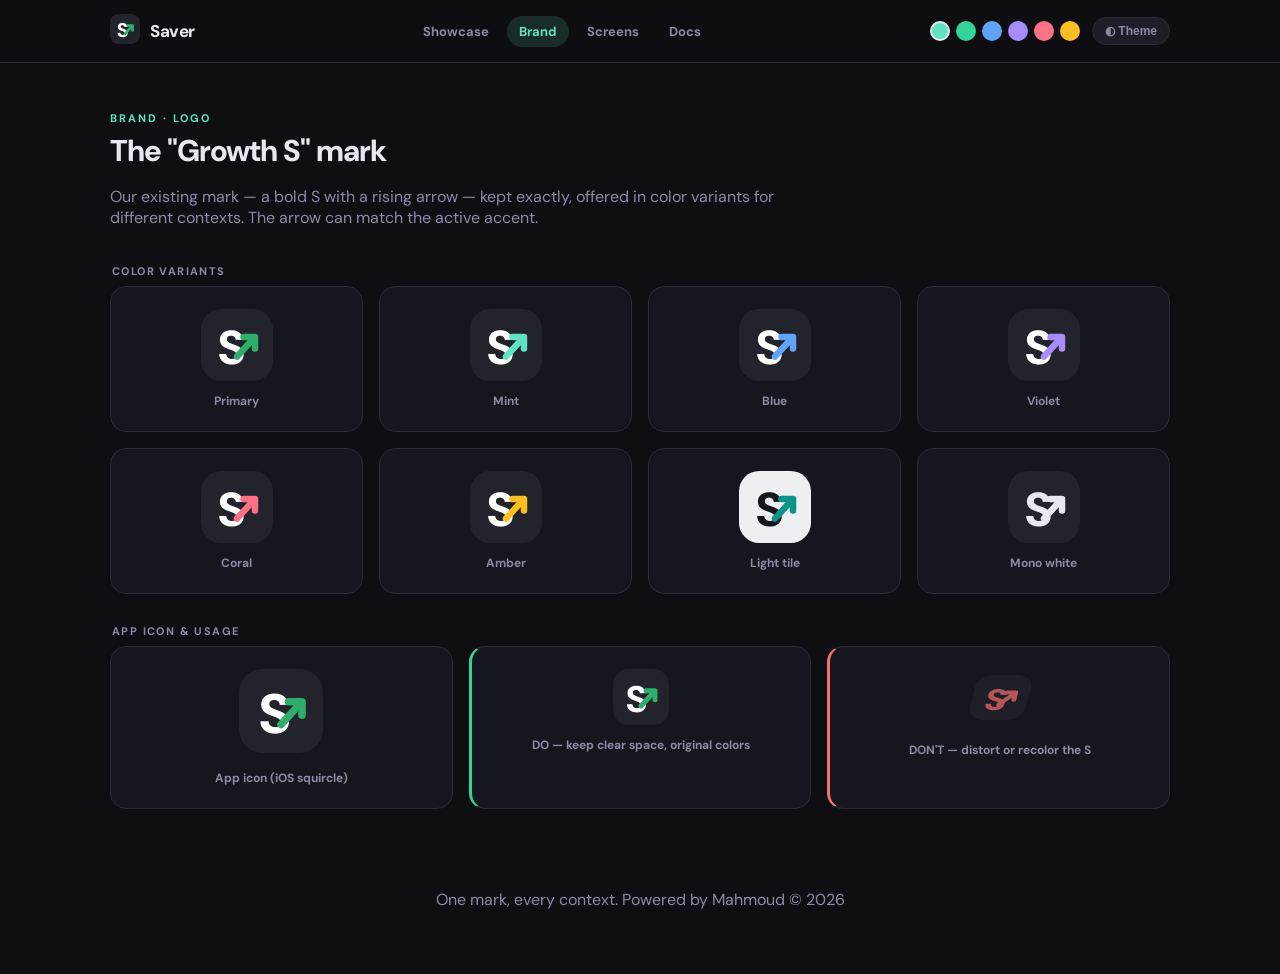
==== brand.html @ 160bd821 "Add files via upload" ====
<!doctype html><html lang="en" data-theme="dark"><head><title>Saver — Brand</title>
<meta charset="utf-8"/><meta name="viewport" content="width=device-width,initial-scale=1"/>
<link rel="preconnect" href="https://fonts.googleapis.com"><link rel="preconnect" href="https://fonts.gstatic.com" crossorigin>
<link href="https://fonts.googleapis.com/css2?family=DM+Sans:opsz,wght@9..40,400;9..40,500;9..40,700;9..40,800&display=swap" rel="stylesheet">
<style>
:root[data-theme="dark"]{--bg:#0F0F13;--surface:#16161E;--surface2:#1E1E28;--border:#2A2A38;--text:#E8E8F0;--muted:#8A8AA6;--faint:#54546A;--success:#34D399;--danger:#F87171;--cardShadow:none;--cardBorder:1px solid var(--border);}
:root[data-theme="light"]{--bg:#F4F5F8;--surface:#FFFFFF;--surface2:#FBFBFD;--border:#E6E7EE;--text:#16161D;--muted:#6B6F7E;--faint:#A2A6B4;--success:#0F9D6A;--danger:#E5484D;--cardShadow:0 6px 18px rgba(20,22,40,.08);--cardBorder:1px solid transparent;}
:root{--ac:#5FE3C0;--ac-soft:#8ff0d8;--onacc:#06251F;}
*{box-sizing:border-box}
body{margin:0;background:var(--bg);color:var(--text);font-family:'DM Sans',system-ui,sans-serif;transition:background .4s,color .4s}
.wrap{max-width:1100px;margin:0 auto;padding:0 20px}
.topbar{position:sticky;top:0;z-index:50;background:color-mix(in srgb,var(--bg) 82%,transparent);backdrop-filter:blur(14px);border-bottom:1px solid var(--border)}
.topbar .row{display:flex;align-items:center;justify-content:space-between;height:62px;gap:14px}
.brand{display:flex;align-items:center;gap:10px;font-weight:800;letter-spacing:-.5px;font-size:17px}
.hubnav{display:flex;gap:6px;flex-wrap:wrap}
.hubnav a{color:var(--muted);text-decoration:none;font-weight:700;font-size:13px;padding:7px 12px;border-radius:999px}
.hubnav a.on{color:var(--ac);background:color-mix(in srgb,var(--ac) 14%,transparent)}
.ctrl{display:flex;align-items:center;gap:12px}
.dots{display:flex;gap:6px}.dot{width:20px;height:20px;border-radius:50%;cursor:pointer;border:2px solid transparent}.dot[aria-current=true]{border-color:var(--text)}
.tgl{background:var(--surface2);border:1px solid var(--border);border-radius:999px;padding:6px 12px;cursor:pointer;font-weight:700;font-size:12px;color:var(--muted)}
.eyebrow{font-size:11px;font-weight:700;letter-spacing:2px;text-transform:uppercase;color:var(--ac)}
.sec-t{font-size:30px;font-weight:800;letter-spacing:-1px;margin:6px 0}
.sec-d{color:var(--muted);max-width:680px;margin-bottom:22px}
.ov{font-size:11px;font-weight:700;letter-spacing:1.4px;text-transform:uppercase;color:var(--muted);margin:8px 2px}
.lt{display:inline-flex;align-items:center;justify-content:center;flex-shrink:0;background:#22232b;border-radius:9px;width:32px;height:32px}
.lgrid{display:grid;grid-template-columns:repeat(4,1fr);gap:16px}@media(max-width:760px){.lgrid{grid-template-columns:repeat(2,1fr)}}
.lcard{background:var(--surface);border:var(--cardBorder);box-shadow:var(--cardShadow);border-radius:16px;padding:22px;display:flex;flex-direction:column;align-items:center;gap:12px;text-align:center}
.lcard .nm{font-size:12px;color:var(--muted);font-weight:700}
.do{border-left:3px solid var(--success)}.dont{border-left:3px solid var(--danger)}
.foot{padding:40px 0 64px;text-align:center;color:var(--muted)}
</style></head><body>
<div class="topbar"><div class="wrap row">
  <div class="brand"><span data-logo="30"></span>Saver</div>
  <div class="hubnav"><a href="index.html">Showcase</a><a href="brand.html" class="on">Brand</a><a href="screens.html">Screens</a><a href="index.html">Docs</a></div>
  <div class="ctrl" id="ctrl"></div>
</div></div>
<header class="wrap" style="padding:48px 20px 6px"><div class="eyebrow">Brand · Logo</div><div class="sec-t">The "Growth S" mark</div>
<p class="sec-d">Our existing mark — a bold S with a rising arrow — kept exactly, offered in color variants for different contexts. The arrow can match the active accent.</p></header>
<main class="wrap" style="padding-bottom:40px">
  <div class="ov">Color variants</div>
  <div class="lgrid" id="variants" style="margin-bottom:30px"></div>
  <div class="ov">App icon &amp; usage</div>
  <div class="lgrid" style="grid-template-columns:repeat(3,1fr)">
    <div class="lcard"><div id="appicon"></div><div class="nm">App icon (iOS squircle)</div></div>
    <div class="lcard do" id="docard"><div class="nm">DO — keep clear space, original colors</div></div>
    <div class="lcard dont" id="dontcard"><div class="nm">DON'T — distort or recolor the S</div></div>
  </div>
</main>
<footer class="foot"><div class="wrap">One mark, every context. Powered by Mahmoud © 2026</div></footer>
<script>
const ACCENTS={mint:{dark:"#5FE3C0",light:"#0D9488",onDark:"#06251F",onLight:"#FFFFFF"},emerald:{dark:"#34D399",light:"#059669",onDark:"#04231A",onLight:"#FFFFFF"},blue:{dark:"#60A5FA",light:"#2563EB",onDark:"#04183A",onLight:"#FFFFFF"},violet:{dark:"#A78BFA",light:"#7C3AED",onDark:"#1A1040",onLight:"#FFFFFF"},coral:{dark:"#FB7185",light:"#E11D57",onDark:"#3A0512",onLight:"#FFFFFF"},amber:{dark:"#FBBF24",light:"#D97706",onDark:"#2A1A00",onLight:"#FFFFFF"}};
let accent="mint";const root=document.documentElement;
function lighten(h,p){const n=parseInt(h.slice(1),16);let r=n>>16,g=(n>>8)&255,b=n&255;r=Math.round(r+(255-r)*p);g=Math.round(g+(255-g)*p);b=Math.round(b+(255-b)*p);return"#"+((1<<24)+(r<<16)+(g<<8)+b).toString(16).slice(1);}
function applyAccent(){const t=root.getAttribute("data-theme"),a=ACCENTS[accent],c=a[t];root.style.setProperty("--ac",c);root.style.setProperty("--ac-soft",lighten(c,.18));root.style.setProperty("--onacc",t==="dark"?a.onDark:a.onLight);}
function mark(tile,s,arrow,size){size=size||72;const r=size*0.28;return '<span style="display:inline-flex;align-items:center;justify-content:center;width:'+size+'px;height:'+size+'px;border-radius:'+r+'px;background:'+tile+'"><svg width="'+size+'" height="'+size+'" viewBox="0 0 100 100"><text x="42" y="54" text-anchor="middle" dominant-baseline="central" font-family="DM Sans,sans-serif" font-weight="800" font-size="66" fill="'+s+'">S</text><g stroke="'+arrow+'" stroke-width="9" stroke-linecap="round" stroke-linejoin="round" fill="none"><path d="M50 66 73 41"/><path d="M59 39 75 39 75 55"/></g></svg></span>';}
function mountControls(){const tb=document.getElementById("ctrl");const dots=document.createElement("div");dots.className="dots";Object.keys(ACCENTS).forEach(k=>{const d=document.createElement("button");d.className="dot";d.style.background=ACCENTS[k].dark;d.setAttribute("aria-current",k===accent);d.title=k;d.onclick=()=>{accent=k;applyAccent();[...dots.children].forEach(x=>x.setAttribute("aria-current",x.title===k));};dots.appendChild(d);});const tg=document.createElement("button");tg.className="tgl";tg.textContent="◐ Theme";tg.onclick=()=>{root.setAttribute("data-theme",root.getAttribute("data-theme")==="dark"?"light":"dark");applyAccent();};tb.appendChild(dots);tb.appendChild(tg);applyAccent();}
const V=[["Primary","#22232b","#fff","#2fae6b"],["Mint","#22232b","#fff","#5FE3C0"],["Blue","#22232b","#fff","#60A5FA"],["Violet","#22232b","#fff","#A78BFA"],["Coral","#22232b","#fff","#FB7185"],["Amber","#22232b","#fff","#FBBF24"],["Light tile","#EDEFF3","#16161D","#0D9488"],["Mono white","#22232b","#E8E8F0","#E8E8F0"]];
document.addEventListener("DOMContentLoaded",()=>{
  document.querySelectorAll('[data-logo]').forEach(e=>{e.innerHTML=mark("#22232b","#fff","#2fae6b",+e.dataset.logo||32);e.style.background="transparent";});
  document.getElementById("variants").innerHTML=V.map(v=>'<div class="lcard">'+mark(v[1],v[2],v[3],72)+'<div class="nm">'+v[0]+'</div></div>').join("");
  document.getElementById("appicon").innerHTML=mark("#22232b","#fff","#2fae6b",84);
  document.getElementById("docard").insertAdjacentHTML("afterbegin",mark("#22232b","#fff","#2fae6b",56));
  document.getElementById("dontcard").insertAdjacentHTML("afterbegin",'<span style="display:inline-block;transform:skewX(-14deg) scaleY(.8);opacity:.7">'+mark("#22232b","#f87171","#f87171",56)+'</span>');
  mountControls();
});
</script>
</body></html>
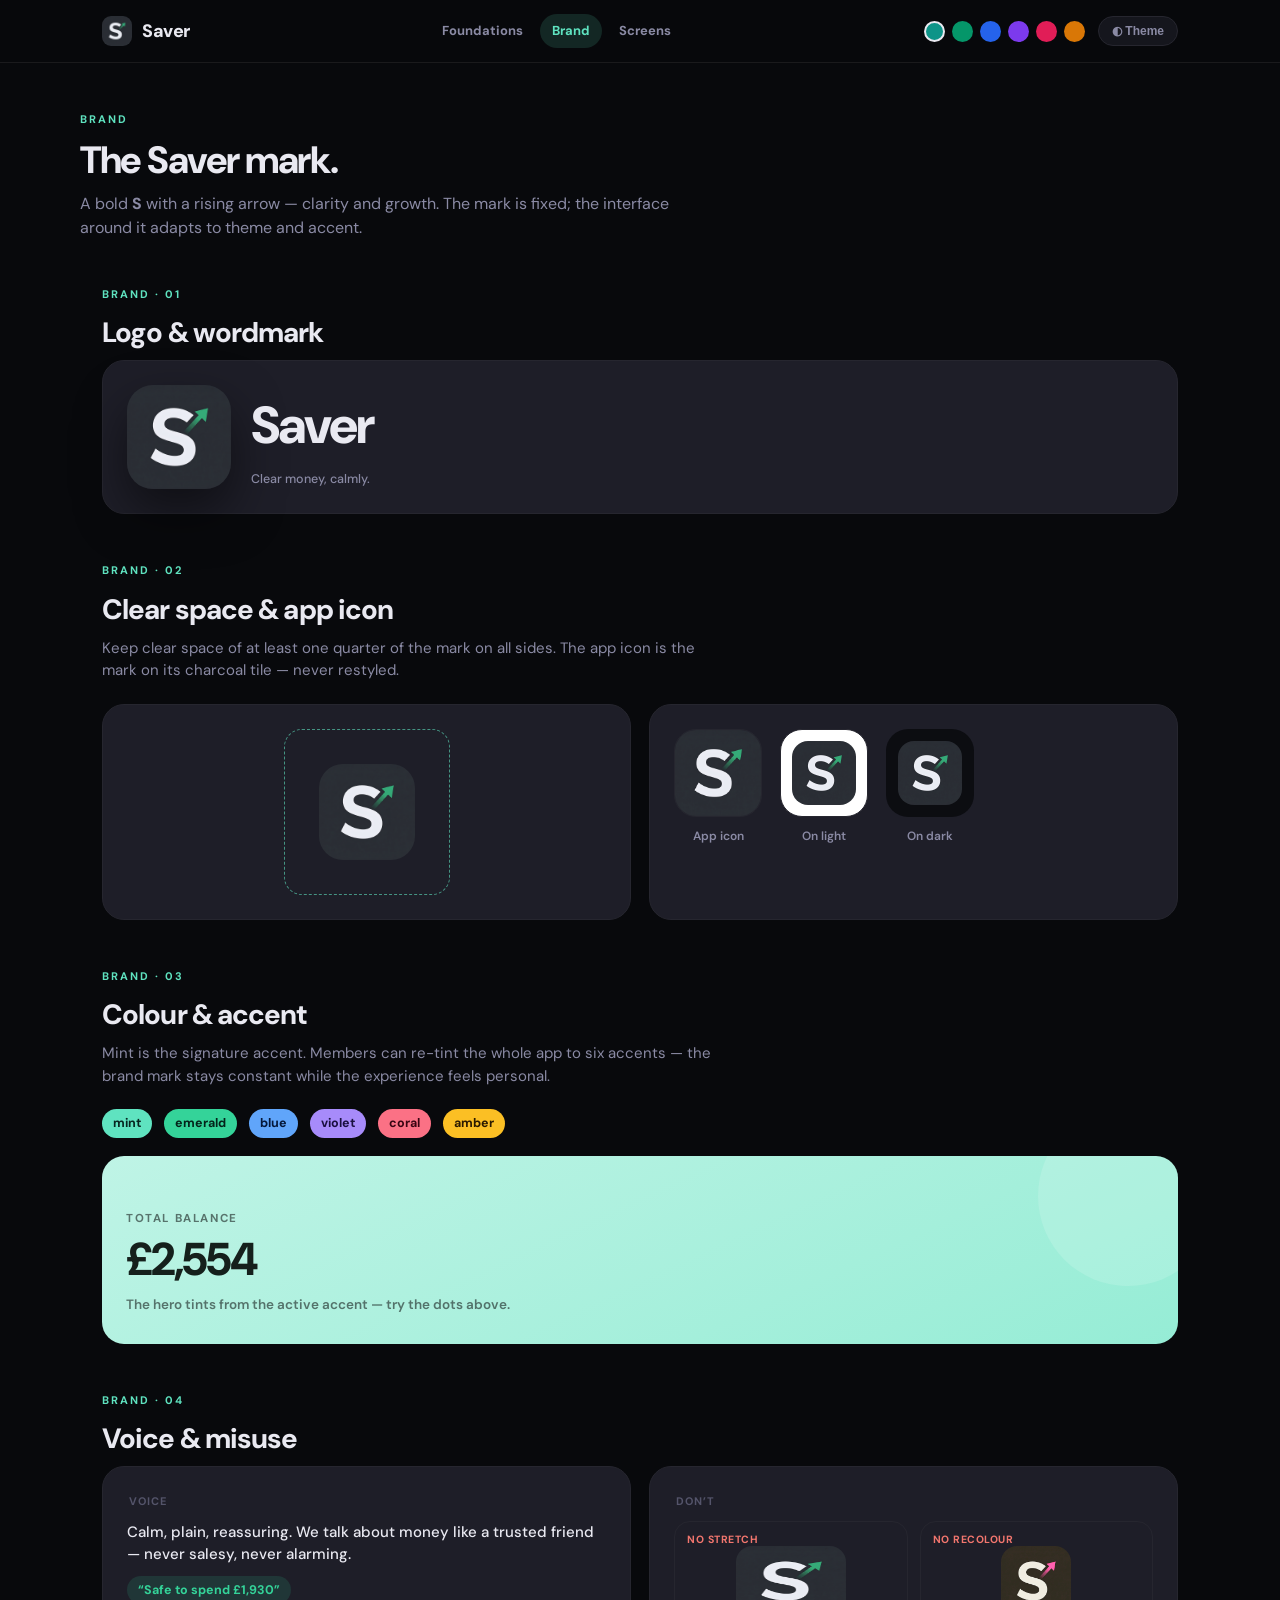
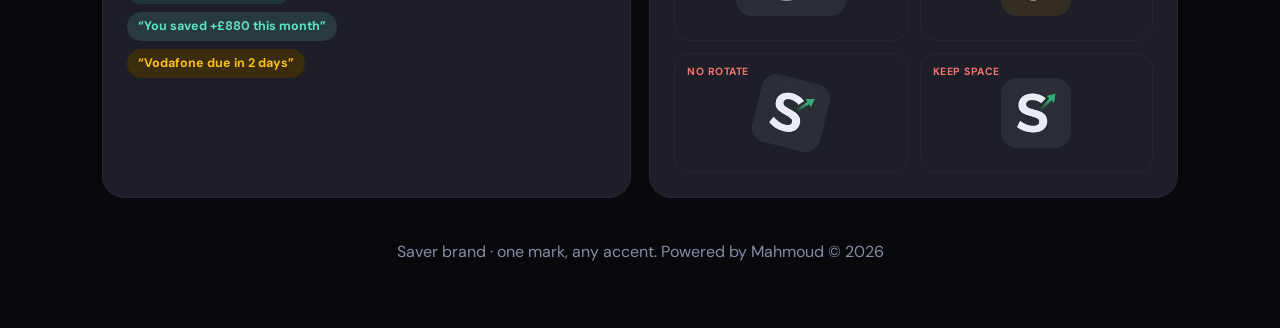
==== commit 98d880db: "New design system: shared ds.css/ds.js + rebuilt Foundations, Brand, Screens - ds.css: tokens (2 the" ====
--- a/brand.html
+++ b/brand.html
@@ -1,67 +1,93 @@
-<!doctype html><html lang="en" data-theme="dark"><head><title>Saver — Brand</title>
+<!doctype html><html lang="en" data-theme="dark"><head>
 <meta charset="utf-8"/><meta name="viewport" content="width=device-width,initial-scale=1"/>
+<title>Saver — Brand</title>
+<meta name="description" content="Saver brand — logo, app icon, colour and voice."/>
 <link rel="preconnect" href="https://fonts.googleapis.com"><link rel="preconnect" href="https://fonts.gstatic.com" crossorigin>
-<link href="https://fonts.googleapis.com/css2?family=DM+Sans:opsz,wght@9..40,400;9..40,500;9..40,700;9..40,800&display=swap" rel="stylesheet">
+<link href="https://fonts.googleapis.com/css2?family=DM+Sans:opsz,wght@9..40,400;9..40,500;9..40,600;9..40,700;9..40,800&display=swap" rel="stylesheet">
+<link rel="stylesheet" href="ds.css">
 <style>
-:root[data-theme="dark"]{--bg:#0F0F13;--surface:#16161E;--surface2:#1E1E28;--border:#2A2A38;--text:#E8E8F0;--muted:#8A8AA6;--faint:#54546A;--success:#34D399;--danger:#F87171;--cardShadow:none;--cardBorder:1px solid var(--border);}
-:root[data-theme="light"]{--bg:#F4F5F8;--surface:#FFFFFF;--surface2:#FBFBFD;--border:#E6E7EE;--text:#16161D;--muted:#6B6F7E;--faint:#A2A6B4;--success:#0F9D6A;--danger:#E5484D;--cardShadow:0 6px 18px rgba(20,22,40,.08);--cardBorder:1px solid transparent;}
-:root{--ac:#5FE3C0;--ac-soft:#8ff0d8;--onacc:#06251F;}
-*{box-sizing:border-box}
-body{margin:0;background:var(--bg);color:var(--text);font-family:'DM Sans',system-ui,sans-serif;transition:background .4s,color .4s}
-.wrap{max-width:1100px;margin:0 auto;padding:0 20px}
-.topbar{position:sticky;top:0;z-index:50;background:color-mix(in srgb,var(--bg) 82%,transparent);backdrop-filter:blur(14px);border-bottom:1px solid var(--border)}
-.topbar .row{display:flex;align-items:center;justify-content:space-between;height:62px;gap:14px}
-.brand{display:flex;align-items:center;gap:10px;font-weight:800;letter-spacing:-.5px;font-size:17px}
-.hubnav{display:flex;gap:6px;flex-wrap:wrap}
-.hubnav a{color:var(--muted);text-decoration:none;font-weight:700;font-size:13px;padding:7px 12px;border-radius:999px}
-.hubnav a.on{color:var(--ac);background:color-mix(in srgb,var(--ac) 14%,transparent)}
-.ctrl{display:flex;align-items:center;gap:12px}
-.dots{display:flex;gap:6px}.dot{width:20px;height:20px;border-radius:50%;cursor:pointer;border:2px solid transparent}.dot[aria-current=true]{border-color:var(--text)}
-.tgl{background:var(--surface2);border:1px solid var(--border);border-radius:999px;padding:6px 12px;cursor:pointer;font-weight:700;font-size:12px;color:var(--muted)}
-.eyebrow{font-size:11px;font-weight:700;letter-spacing:2px;text-transform:uppercase;color:var(--ac)}
-.sec-t{font-size:30px;font-weight:800;letter-spacing:-1px;margin:6px 0}
-.sec-d{color:var(--muted);max-width:680px;margin-bottom:22px}
-.ov{font-size:11px;font-weight:700;letter-spacing:1.4px;text-transform:uppercase;color:var(--muted);margin:8px 2px}
-.lt{display:inline-flex;align-items:center;justify-content:center;flex-shrink:0;background:#22232b;border-radius:9px;width:32px;height:32px}
-.lgrid{display:grid;grid-template-columns:repeat(4,1fr);gap:16px}@media(max-width:760px){.lgrid{grid-template-columns:repeat(2,1fr)}}
-.lcard{background:var(--surface);border:var(--cardBorder);box-shadow:var(--cardShadow);border-radius:16px;padding:22px;display:flex;flex-direction:column;align-items:center;gap:12px;text-align:center}
-.lcard .nm{font-size:12px;color:var(--muted);font-weight:700}
-.do{border-left:3px solid var(--success)}.dont{border-left:3px solid var(--danger)}
-.foot{padding:40px 0 64px;text-align:center;color:var(--muted)}
+.logobig{display:flex;align-items:center;gap:20px}
+.logobig img{width:104px;height:104px;border-radius:26px;box-shadow:var(--elev)}
+.logobig .wm{font-size:52px;font-weight:800;letter-spacing:-2px}
+.clear{position:relative;display:inline-block;padding:34px;border:1px dashed color-mix(in srgb,var(--ac) 60%,transparent);border-radius:18px}
+.clear img{width:96px;height:96px;border-radius:24px;display:block}
+.iconwall{display:flex;gap:18px;flex-wrap:wrap}
+.iconwall figure{display:flex;flex-direction:column;align-items:center;gap:10px}
+.iconwall img{width:88px;height:88px;border-radius:22px;box-shadow:var(--cardShadow);border:var(--cardBorder)}
+.iconwall figcaption{font-size:12px;color:var(--muted);font-weight:600}
+.dont{border-radius:16px;padding:16px;border:1px solid var(--border);display:flex;align-items:center;justify-content:center;height:120px;position:relative}
+.tag{font-size:10.5px;font-weight:700;letter-spacing:.5px;text-transform:uppercase;position:absolute;top:10px;left:12px}
 </style></head><body>
-<div class="topbar"><div class="wrap row">
-  <div class="brand"><span data-logo="30"></span>Saver</div>
-  <div class="hubnav"><a href="index.html">Showcase</a><a href="brand.html" class="on">Brand</a><a href="screens.html">Screens</a><a href="index.html">Docs</a></div>
-  <div class="ctrl" id="ctrl"></div>
+
+<div class="topbar"><div class="wrap rw">
+  <div class="brand"><img src="icon.png" alt="Saver"/>Saver</div>
+  <div class="hubnav"><a href="index.html">Foundations</a><a href="brand.html" class="on">Brand</a><a href="screens.html">Screens</a></div>
+  <div class="controls"><div class="dots" id="dots"></div><button class="tgl" id="themeBtn">◐ Theme</button></div>
 </div></div>
-<header class="wrap" style="padding:48px 20px 6px"><div class="eyebrow">Brand · Logo</div><div class="sec-t">The "Growth S" mark</div>
-<p class="sec-d">Our existing mark — a bold S with a rising arrow — kept exactly, offered in color variants for different contexts. The arrow can match the active accent.</p></header>
-<main class="wrap" style="padding-bottom:40px">
-  <div class="ov">Color variants</div>
-  <div class="lgrid" id="variants" style="margin-bottom:30px"></div>
-  <div class="ov">App icon &amp; usage</div>
-  <div class="lgrid" style="grid-template-columns:repeat(3,1fr)">
-    <div class="lcard"><div id="appicon"></div><div class="nm">App icon (iOS squircle)</div></div>
-    <div class="lcard do" id="docard"><div class="nm">DO — keep clear space, original colors</div></div>
-    <div class="lcard dont" id="dontcard"><div class="nm">DON'T — distort or recolor the S</div></div>
+
+<header class="lead wrap">
+  <div class="eyebrow">Brand</div>
+  <div class="h1">The Saver mark.</div>
+  <p>A bold <strong>S</strong> with a rising arrow — clarity and growth. The mark is fixed; the interface around it adapts to theme and accent.</p>
+</header>
+
+<main class="wrap">
+
+<!-- LOGO -->
+<section class="section reveal"><div class="sec-h">Brand · 01</div><div class="sec-t">Logo &amp; wordmark</div>
+  <div class="card logobig"><img src="icon.png" alt="Saver logo"/><div><div class="wm">Saver</div><div class="caption" style="margin-top:6px">Clear money, calmly.</div></div></div>
+</section>
+
+<!-- CLEARSPACE + APP ICON -->
+<section class="section reveal"><div class="sec-h">Brand · 02</div><div class="sec-t">Clear space &amp; app icon</div>
+  <p class="sec-d">Keep clear space of at least one quarter of the mark on all sides. The app icon is the mark on its charcoal tile — never restyled.</p>
+  <div class="grid g2">
+    <div class="card" style="display:flex;justify-content:center"><div class="clear"><img src="icon.png" alt="Saver clear space"/></div></div>
+    <div class="card"><div class="iconwall">
+      <figure><img src="icon.png" alt=""><figcaption>App icon</figcaption></figure>
+      <figure><div style="width:88px;height:88px;border-radius:22px;background:#fff;display:flex;align-items:center;justify-content:center;box-shadow:var(--cardShadow);border:var(--cardBorder)"><img src="icon.png" alt="" style="width:64px;height:64px;border-radius:16px;box-shadow:none;border:none"></div><figcaption>On light</figcaption></figure>
+      <figure><div style="width:88px;height:88px;border-radius:22px;background:#0c0d11;display:flex;align-items:center;justify-content:center"><img src="icon.png" alt="" style="width:64px;height:64px;border-radius:16px;box-shadow:none;border:none"></div><figcaption>On dark</figcaption></figure>
+    </div></div>
   </div>
+</section>
+
+<!-- COLOUR & ACCENT -->
+<section class="section reveal"><div class="sec-h">Brand · 03</div><div class="sec-t">Colour &amp; accent</div>
+  <p class="sec-d">Mint is the signature accent. Members can re-tint the whole app to six accents — the brand mark stays constant while the experience feels personal.</p>
+  <div style="display:flex;gap:12px;flex-wrap:wrap;margin-bottom:18px">
+    <span class="pill" style="background:#5FE3C0;color:#06251F">mint</span>
+    <span class="pill" style="background:#34D399;color:#04231A">emerald</span>
+    <span class="pill" style="background:#60A5FA;color:#04183A">blue</span>
+    <span class="pill" style="background:#A78BFA;color:#1A1040">violet</span>
+    <span class="pill" style="background:#FB7185;color:#3A0512">coral</span>
+    <span class="pill" style="background:#FBBF24;color:#2A1A00">amber</span>
+  </div>
+  <div class="hero" style="margin:0;border-radius:22px"><div class="lbl">Total balance</div><div class="big tnum">£2,554</div><div class="sub">The hero tints from the active accent — try the dots above.</div></div>
+</section>
+
+<!-- VOICE / DON'T -->
+<section class="section reveal"><div class="sec-h">Brand · 04</div><div class="sec-t">Voice &amp; misuse</div>
+  <div class="grid g2">
+    <div class="card"><div class="over">Voice</div>
+      <p class="body" style="margin-bottom:10px">Calm, plain, reassuring. We talk about money like a trusted friend — never salesy, never alarming.</p>
+      <div style="display:flex;flex-direction:column;gap:8px">
+        <div class="pill pill-green" style="align-self:flex-start">“Safe to spend £1,930”</div>
+        <div class="pill" style="align-self:flex-start">“You saved +£880 this month”</div>
+        <div class="pill pill-yellow" style="align-self:flex-start">“Vodafone due in 2 days”</div>
+      </div>
+    </div>
+    <div class="card"><div class="over">Don’t</div>
+      <div class="grid g2" style="gap:12px">
+        <div class="dont"><span class="tag" style="color:var(--red)">No stretch</span><img src="icon.png" style="width:110px;height:70px;border-radius:16px;object-fit:fill"></div>
+        <div class="dont"><span class="tag" style="color:var(--red)">No recolour</span><img src="icon.png" style="width:70px;height:70px;border-radius:16px;filter:hue-rotate(180deg) saturate(1.6)"></div>
+        <div class="dont"><span class="tag" style="color:var(--red)">No rotate</span><img src="icon.png" style="width:70px;height:70px;border-radius:16px;transform:rotate(14deg)"></div>
+        <div class="dont"><span class="tag" style="color:var(--red)">Keep space</span><img src="icon.png" style="width:70px;height:70px;border-radius:16px"></div>
+      </div>
+    </div>
+  </div>
+</section>
+
 </main>
-<footer class="foot"><div class="wrap">One mark, every context. Powered by Mahmoud © 2026</div></footer>
-<script>
-const ACCENTS={mint:{dark:"#5FE3C0",light:"#0D9488",onDark:"#06251F",onLight:"#FFFFFF"},emerald:{dark:"#34D399",light:"#059669",onDark:"#04231A",onLight:"#FFFFFF"},blue:{dark:"#60A5FA",light:"#2563EB",onDark:"#04183A",onLight:"#FFFFFF"},violet:{dark:"#A78BFA",light:"#7C3AED",onDark:"#1A1040",onLight:"#FFFFFF"},coral:{dark:"#FB7185",light:"#E11D57",onDark:"#3A0512",onLight:"#FFFFFF"},amber:{dark:"#FBBF24",light:"#D97706",onDark:"#2A1A00",onLight:"#FFFFFF"}};
-let accent="mint";const root=document.documentElement;
-function lighten(h,p){const n=parseInt(h.slice(1),16);let r=n>>16,g=(n>>8)&255,b=n&255;r=Math.round(r+(255-r)*p);g=Math.round(g+(255-g)*p);b=Math.round(b+(255-b)*p);return"#"+((1<<24)+(r<<16)+(g<<8)+b).toString(16).slice(1);}
-function applyAccent(){const t=root.getAttribute("data-theme"),a=ACCENTS[accent],c=a[t];root.style.setProperty("--ac",c);root.style.setProperty("--ac-soft",lighten(c,.18));root.style.setProperty("--onacc",t==="dark"?a.onDark:a.onLight);}
-function mark(tile,s,arrow,size){size=size||72;const r=size*0.28;return '<span style="display:inline-flex;align-items:center;justify-content:center;width:'+size+'px;height:'+size+'px;border-radius:'+r+'px;background:'+tile+'"><svg width="'+size+'" height="'+size+'" viewBox="0 0 100 100"><text x="42" y="54" text-anchor="middle" dominant-baseline="central" font-family="DM Sans,sans-serif" font-weight="800" font-size="66" fill="'+s+'">S</text><g stroke="'+arrow+'" stroke-width="9" stroke-linecap="round" stroke-linejoin="round" fill="none"><path d="M50 66 73 41"/><path d="M59 39 75 39 75 55"/></g></svg></span>';}
-function mountControls(){const tb=document.getElementById("ctrl");const dots=document.createElement("div");dots.className="dots";Object.keys(ACCENTS).forEach(k=>{const d=document.createElement("button");d.className="dot";d.style.background=ACCENTS[k].dark;d.setAttribute("aria-current",k===accent);d.title=k;d.onclick=()=>{accent=k;applyAccent();[...dots.children].forEach(x=>x.setAttribute("aria-current",x.title===k));};dots.appendChild(d);});const tg=document.createElement("button");tg.className="tgl";tg.textContent="◐ Theme";tg.onclick=()=>{root.setAttribute("data-theme",root.getAttribute("data-theme")==="dark"?"light":"dark");applyAccent();};tb.appendChild(dots);tb.appendChild(tg);applyAccent();}
-const V=[["Primary","#22232b","#fff","#2fae6b"],["Mint","#22232b","#fff","#5FE3C0"],["Blue","#22232b","#fff","#60A5FA"],["Violet","#22232b","#fff","#A78BFA"],["Coral","#22232b","#fff","#FB7185"],["Amber","#22232b","#fff","#FBBF24"],["Light tile","#EDEFF3","#16161D","#0D9488"],["Mono white","#22232b","#E8E8F0","#E8E8F0"]];
-document.addEventListener("DOMContentLoaded",()=>{
-  document.querySelectorAll('[data-logo]').forEach(e=>{e.innerHTML=mark("#22232b","#fff","#2fae6b",+e.dataset.logo||32);e.style.background="transparent";});
-  document.getElementById("variants").innerHTML=V.map(v=>'<div class="lcard">'+mark(v[1],v[2],v[3],72)+'<div class="nm">'+v[0]+'</div></div>').join("");
-  document.getElementById("appicon").innerHTML=mark("#22232b","#fff","#2fae6b",84);
-  document.getElementById("docard").insertAdjacentHTML("afterbegin",mark("#22232b","#fff","#2fae6b",56));
-  document.getElementById("dontcard").insertAdjacentHTML("afterbegin",'<span style="display:inline-block;transform:skewX(-14deg) scaleY(.8);opacity:.7">'+mark("#22232b","#f87171","#f87171",56)+'</span>');
-  mountControls();
-});
-</script>
+<footer class="foot"><div class="wrap">Saver brand · one mark, any accent. Powered by Mahmoud © 2026</div></footer>
+<script src="ds.js"></script>
 </body></html>
--- a/ds.css
+++ b/ds.css
@@ -0,0 +1,223 @@
+/* ============================================================
+   SAVER — DESIGN SYSTEM (ds.css)
+   Single source of truth: tokens + components.
+   Consumed by index.html (showcase), brand.html, screens.html
+   ============================================================ */
+
+/* ---------- 1. TOKENS ---------- */
+:root[data-theme="light"]{
+  --stage:#E7EAF0; --bg:#F4F4F8; --surface:#FFFFFF; --card:#FFFFFF; --surface2:#F1F2F6;
+  --border:#E6E7EE; --track:#EBECF1;
+  --text:#15161C; --muted:#6B7280; --faint:#AAAEBA;
+  --red:#E5544E; --redDim:#FCE9E8;
+  --blue:#2563EB; --blueDim:#DCE7FE;
+  --yellow:#D97706; --yellowDim:#FCEFD6;
+  --purple:#7C3AED; --purpleDim:#ECE5FE;
+  --orange:#EA580C; --orangeDim:#FCE6D8;
+  --success:#0E9F6E;
+  --cardShadow:0 1px 2px rgba(20,22,40,.04),0 6px 18px rgba(20,22,40,.05);
+  --cardBorder:1px solid var(--border);
+  --navShadow:0 12px 34px rgba(20,22,40,.13);
+  --elev:0 18px 44px rgba(20,22,40,.12);
+}
+:root[data-theme="dark"]{
+  --stage:#08090C; --bg:#0C0D11; --surface:#15161D; --card:#1E1E28; --surface2:#1E1E28;
+  --border:#26262F; --track:#24242E;
+  --text:#E9E9F1; --muted:#8A8AA4; --faint:#54546A;
+  --red:#F2766E; --redDim:#36201E;
+  --blue:#60A5FA; --blueDim:#16243A;
+  --yellow:#FBBF24; --yellowDim:#3A2C0C;
+  --purple:#A78BFA; --purpleDim:#241A3A;
+  --orange:#FB923C; --orangeDim:#3A2410;
+  --success:#34D399;
+  --cardShadow:none;
+  --cardBorder:1px solid var(--border);
+  --navShadow:0 16px 40px rgba(0,0,0,.55);
+  --elev:0 22px 50px rgba(0,0,0,.5);
+}
+:root{
+  /* accent (set live by ds.js) */
+  --ac:#5FE3C0; --ac2:#8af0d6; --onacc:#06251F;
+  --acDim:color-mix(in srgb,var(--ac) 14%,transparent);
+  /* hero — tinted by accent, always bright with dark text so it pops on any bg */
+  --heroGrad:linear-gradient(155deg, color-mix(in srgb,var(--ac) 40%,#fff) 0%, color-mix(in srgb,var(--ac) 66%,#fff) 100%);
+  --heroText:#15201C; --heroSub:rgba(21,30,28,.60); --heroChip:rgba(255,255,255,.22);
+  /* spacing scale (4pt) */
+  --s1:4px; --s2:8px; --s3:12px; --s4:16px; --s5:20px; --s6:24px; --s7:32px; --s8:40px;
+  /* radius */
+  --r-sm:12px; --r-md:16px; --r-lg:18px; --r-xl:22px; --r-2xl:26px; --r-pill:999px;
+  /* motion */
+  --e-out:cubic-bezier(.22,.7,.2,1); --e-soft:cubic-bezier(.3,.8,.3,1);
+  --t-micro:.15s; --t-base:.4s;
+}
+
+/* ---------- 2. BASE ---------- */
+*{box-sizing:border-box;margin:0;padding:0;-webkit-tap-highlight-color:transparent}
+html{scroll-behavior:smooth}
+body{background:var(--stage);color:var(--text);font-family:'DM Sans',system-ui,-apple-system,sans-serif;
+  font-feature-settings:"tnum";line-height:1.5;-webkit-font-smoothing:antialiased;transition:background var(--t-base),color var(--t-base)}
+.tnum{font-variant-numeric:tabular-nums}
+.wrap{max-width:1120px;margin:0 auto;padding:0 22px}
+a{color:inherit}
+
+/* ---------- 3. TYPOGRAPHY ---------- */
+.display{font-size:46px;font-weight:800;letter-spacing:-2px;line-height:1}
+.h1{font-size:38px;font-weight:800;letter-spacing:-1.3px;line-height:1.06}
+.h2{font-size:26px;font-weight:800;letter-spacing:-.7px;line-height:1.12}
+.title{font-size:17px;font-weight:800;letter-spacing:-.3px}
+.body{font-size:15px;font-weight:500}
+.label{font-size:11.5px;font-weight:700;letter-spacing:1.2px;text-transform:uppercase;color:var(--faint)}
+.caption{font-size:12.5px;color:var(--muted);font-weight:500}
+
+/* ---------- 4. HUB CHROME (showcase/brand/screens shell) ---------- */
+.topbar{position:sticky;top:0;z-index:60;background:color-mix(in srgb,var(--stage) 82%,transparent);
+  backdrop-filter:blur(14px);border-bottom:1px solid color-mix(in srgb,var(--text) 8%,transparent)}
+.topbar .rw{display:flex;align-items:center;justify-content:space-between;height:62px;gap:14px}
+.brand{display:flex;align-items:center;gap:10px;font-weight:800;letter-spacing:-.5px;font-size:18px}
+.brand img{width:30px;height:30px;border-radius:9px}
+.hubnav{display:flex;gap:5px}
+.hubnav a{color:var(--muted);text-decoration:none;font-weight:700;font-size:13px;padding:7px 12px;border-radius:var(--r-pill)}
+.hubnav a.on{color:var(--ac);background:var(--acDim)}
+.controls{display:flex;align-items:center;gap:13px}
+.dots{display:flex;gap:7px}
+.dot{width:21px;height:21px;border-radius:50%;cursor:pointer;border:2px solid transparent;transition:transform var(--t-micro)}
+.dot:hover{transform:scale(1.12)}.dot[aria-current="true"]{border-color:var(--text)}
+.tgl{display:flex;align-items:center;gap:7px;background:var(--surface);border:1px solid var(--border);border-radius:var(--r-pill);
+  padding:7px 13px;cursor:pointer;font-weight:700;font-size:12px;color:var(--muted)}
+header.lead{padding:48px 0 6px}
+.eyebrow{font-size:11px;font-weight:700;letter-spacing:2px;text-transform:uppercase;color:var(--ac)}
+.lead .h1{margin:12px 0 12px}
+.lead p{font-size:16px;color:var(--muted);max-width:600px}
+.foot{padding:34px 0 64px;text-align:center;color:var(--muted)}
+/* showcase sections */
+.section{padding:40px 0 8px}
+.sec-h{font-size:11px;font-weight:700;letter-spacing:2px;text-transform:uppercase;color:var(--ac)}
+.sec-t{font-size:28px;font-weight:800;letter-spacing:-.9px;margin:10px 0 6px}
+.sec-d{color:var(--muted);font-size:15px;max-width:620px;margin-bottom:22px}
+.grid{display:grid;gap:18px}
+.g2{grid-template-columns:repeat(2,1fr)}.g3{grid-template-columns:repeat(3,1fr)}.g4{grid-template-columns:repeat(4,1fr)}
+@media(max-width:760px){.g3,.g4{grid-template-columns:repeat(2,1fr)}}
+
+/* ---------- 5. SURFACES ---------- */
+.card{background:var(--card);border-radius:var(--r-xl);box-shadow:var(--cardShadow);border:var(--cardBorder);padding:var(--s6)}
+.tile{background:var(--surface);border:var(--cardBorder);border-radius:var(--r-lg);padding:var(--s4)}
+.sectit{display:flex;align-items:center;justify-content:space-between;margin:6px 2px 13px}
+.sectit .t{font-size:14px;font-weight:800;letter-spacing:-.2px}
+.sectit .m{font-size:12.5px;font-weight:700;color:var(--ac)}
+.over{font-size:11px;font-weight:700;letter-spacing:1px;text-transform:uppercase;color:var(--faint);margin:2px 2px 11px}
+
+/* ---------- 6. BUTTONS / CHIPS / PILLS ---------- */
+.btn{height:52px;padding:0 22px;border:none;border-radius:var(--r-md);font-family:inherit;font-weight:800;font-size:15px;
+  cursor:pointer;display:inline-flex;align-items:center;justify-content:center;gap:8px;transition:transform var(--t-micro)}
+.btn:active{transform:scale(.97)}
+.btn-primary{background:linear-gradient(135deg,var(--ac),var(--ac2));color:var(--onacc);
+  box-shadow:0 13px 28px color-mix(in srgb,var(--ac) 34%,transparent)}
+.btn-secondary{background:var(--surface2);color:var(--text);border:1px solid var(--border)}
+.btn-ghost{background:transparent;color:var(--ac)}
+.btn-full{width:100%}
+.pill{display:inline-flex;align-items:center;gap:6px;font-weight:700;font-size:12.5px;padding:5px 11px;border-radius:var(--r-pill);
+  background:var(--acDim);color:var(--ac)}
+.pill-red{background:var(--redDim);color:var(--red)}
+.pill-yellow{background:var(--yellowDim);color:var(--yellow)}
+.pill-green{background:color-mix(in srgb,var(--success) 13%,transparent);color:var(--success)}
+.chip{display:inline-flex;align-items:center;gap:6px;background:var(--surface2);color:var(--muted);font-weight:700;font-size:12.5px;padding:7px 13px;border-radius:var(--r-pill);border:1px solid var(--border)}
+
+/* ---------- 7. ICONS / CATEGORY CIRCLES ---------- */
+.ib{width:40px;height:40px;border-radius:50%;background:var(--surface);box-shadow:var(--cardShadow);border:var(--cardBorder);
+  display:flex;align-items:center;justify-content:center;color:var(--text);flex-shrink:0;cursor:pointer}
+.circ{display:flex;align-items:center;justify-content:center;color:#fff;flex-shrink:0}
+
+/* ---------- 8. LIST ROW (icard) ---------- */
+.icard{display:flex;align-items:center;gap:13px;background:var(--surface);border:var(--cardBorder);box-shadow:var(--cardShadow);
+  border-radius:var(--r-lg);padding:13px 15px;margin-bottom:11px}
+.icard .nm{font-size:14.5px;font-weight:700}
+.icard .mt{font-size:12px;color:var(--muted);font-weight:500;margin-top:1px}
+.amt{margin-left:auto;font-size:16px;font-weight:800;letter-spacing:-.3px;text-align:right}
+.amt.in{color:var(--success)} .amt.out{color:var(--red)}
+.amtb{margin-left:auto;text-align:right}
+.amtb b{font-size:15px;font-weight:800;letter-spacing:-.3px}
+.amtb small{display:block;font-size:11px;font-weight:700;margin-top:2px}
+
+/* ---------- 9. SEGMENTED ---------- */
+.seg{display:flex;background:var(--surface2);border:1px solid var(--border);border-radius:var(--r-pill);padding:5px;gap:5px}
+.seg b{flex:1;text-align:center;font-size:13px;font-weight:700;padding:10px 0;border-radius:var(--r-pill);color:var(--muted);cursor:pointer;transition:color var(--t-micro)}
+.seg b.on{background:var(--surface);color:var(--ac);box-shadow:var(--cardShadow)}
+
+/* ---------- 10. PROGRESS / RING ---------- */
+.pbar{height:8px;border-radius:var(--r-pill);background:var(--track);overflow:hidden}
+.pbar i{display:block;height:100%;border-radius:var(--r-pill)}
+.bar i{animation:grow .9s var(--e-soft) both;animation-delay:.45s}
+.bcard{background:var(--surface);border:var(--cardBorder);box-shadow:var(--cardShadow);border-radius:var(--r-lg);padding:15px 16px;margin-bottom:12px}
+.bcard .top{display:flex;align-items:center;gap:12px}
+.bcard .nm{font-size:14.5px;font-weight:700}
+.bcard .rt{margin-left:auto;font-size:13px;font-weight:700;color:var(--muted)}
+.bcard .pct{margin-left:auto;font-size:12.5px;font-weight:700;color:var(--ac);background:var(--acDim);padding:4px 11px;border-radius:var(--r-pill)}
+.bcard .nums{display:flex;justify-content:space-between;align-items:baseline;margin:14px 0 11px}
+.bcard .nums .a{font-size:18px;font-weight:800;letter-spacing:-.4px}
+.bcard .nums .b{font-size:12.5px;color:var(--muted);font-weight:600}
+.bcard .pbar{margin-top:12px}
+.ring{position:relative;flex-shrink:0}
+.ring .v{position:absolute;inset:0;display:flex;flex-direction:column;align-items:center;justify-content:center}
+.ring .v b{font-size:27px;font-weight:800;letter-spacing:-1px}
+.ring .v small{font-size:9.5px;font-weight:700;letter-spacing:1px;text-transform:uppercase;color:var(--muted);margin-top:2px}
+
+/* ---------- 11. FIELDS (forms) ---------- */
+.field{display:flex;align-items:center;gap:13px;background:var(--surface);border:var(--cardBorder);box-shadow:var(--cardShadow);
+  border-radius:var(--r-md);padding:14px 16px;margin-bottom:12px}
+.field .fl{font-size:10.5px;font-weight:700;letter-spacing:.5px;text-transform:uppercase;color:var(--faint)}
+.field .fv{font-size:15px;font-weight:700;margin-top:2px}
+.field .chev{margin-left:auto;color:var(--faint)}
+.field.note{color:var(--muted);font-weight:500;font-size:14.5px}
+
+/* ---------- 12. BANNERS ---------- */
+.insight{display:flex;align-items:center;gap:10px;background:color-mix(in srgb,var(--success) 13%,transparent);color:var(--success);
+  font-weight:700;font-size:13.5px;padding:13px 16px;border-radius:var(--r-sm);}
+.frozen{display:flex;align-items:center;justify-content:center;gap:9px;color:var(--muted);font-weight:600;font-size:13px}
+.frozen b{color:var(--text);font-weight:800}
+
+/* ---------- 13. PHONE / SCREEN ---------- */
+.phone{width:390px;height:844px;border-radius:54px;background:#0c0d11;padding:12px;
+  box-shadow:0 44px 80px rgba(8,9,14,.42),0 14px 36px rgba(8,9,14,.28)}
+.screen{width:100%;height:100%;border-radius:44px;overflow:hidden;background:var(--bg);position:relative;display:flex;flex-direction:column}
+.statusbar{position:absolute;top:0;left:0;right:0;z-index:12;display:flex;justify-content:space-between;align-items:center;
+  padding:16px 28px 0;font-size:13.5px;font-weight:700;color:var(--heroText)}
+.statusbar .ic{display:flex;gap:6px;align-items:center}
+.content{flex:1;overflow:hidden;padding:0 20px}
+.content.padnav{padding-bottom:100px}
+.cap{text-align:center;margin-top:20px}
+.cap b{font-size:15px;font-weight:800;letter-spacing:-.3px}
+.cap span{display:block;color:var(--muted);font-size:12.5px;margin-top:2px}
+
+/* ---------- 14. GRADIENT HERO ---------- */
+.hero{margin:0 -20px 20px;padding:54px 24px 28px;background:var(--heroGrad);color:var(--heroText);
+  border-radius:0 0 32px 32px;animation:hero-in .7s var(--e-out) both;position:relative;overflow:hidden}
+.hero::after{content:"";position:absolute;right:-40px;top:-50px;width:180px;height:180px;border-radius:50%;background:rgba(255,255,255,.14)}
+.hero .toprow{display:flex;align-items:center;gap:12px;margin-bottom:20px;position:relative;z-index:1}
+.hero .toprow .ttl{font-size:17px;font-weight:800;letter-spacing:-.3px}
+.hero .grow{flex:1}
+.hib{width:38px;height:38px;border-radius:50%;background:var(--heroChip);color:var(--heroText);display:flex;align-items:center;justify-content:center;flex-shrink:0;cursor:pointer}
+.hero .hchip{display:inline-flex;align-items:center;gap:6px;background:var(--heroChip);color:var(--heroText);font-weight:700;font-size:12.5px;padding:7px 13px;border-radius:var(--r-pill)}
+.hero .lbl{font-size:11.5px;font-weight:700;letter-spacing:1.6px;text-transform:uppercase;color:var(--heroSub);position:relative;z-index:1}
+.hero .big{font-size:46px;font-weight:800;letter-spacing:-2px;line-height:1;margin-top:9px;position:relative;z-index:1}
+.hero .sub{font-size:13.5px;font-weight:600;color:var(--heroSub);margin-top:13px;position:relative;z-index:1}
+
+/* ---------- 15. BOTTOM NAV (minimal) ---------- */
+.nav{position:absolute;left:50%;bottom:22px;transform:translateX(-50%);display:flex;align-items:center;gap:8px;
+  background:var(--surface);box-shadow:var(--navShadow);border:var(--cardBorder);border-radius:var(--r-pill);padding:9px 12px;z-index:8}
+.nav .it{width:46px;height:40px;display:flex;align-items:center;justify-content:center;color:var(--faint);border-radius:13px}
+.nav .it.on{color:var(--ac);background:var(--acDim)}
+.fab{width:54px;height:54px;border-radius:50%;background:linear-gradient(135deg,var(--ac),var(--ac2));color:var(--onacc);
+  display:flex;align-items:center;justify-content:center;box-shadow:0 12px 22px color-mix(in srgb,var(--ac) 38%,transparent);margin:0 5px}
+.hind{position:absolute;left:50%;bottom:7px;transform:translateX(-50%);width:120px;height:5px;border-radius:var(--r-pill);
+  background:color-mix(in srgb,var(--text) 15%,transparent);z-index:8}
+
+/* ---------- 16. ADD (sticky cta) ---------- */
+.cta{position:absolute;left:20px;right:20px;bottom:24px}
+
+/* ---------- 17. MOTION KEYFRAMES ---------- */
+@keyframes up{to{opacity:1;transform:none}}
+.reveal,.r{opacity:0;transform:translateY(16px);animation:up .6s var(--e-out) forwards;animation-delay:var(--d,0s)}
+@keyframes grow{from{width:0}}
+@keyframes hero-in{from{opacity:0;transform:scale(1.04)}to{opacity:1;transform:none}}
+@media(max-width:460px){.phone{width:350px;height:760px}}
+@media(prefers-reduced-motion:reduce){*{animation:none!important}}
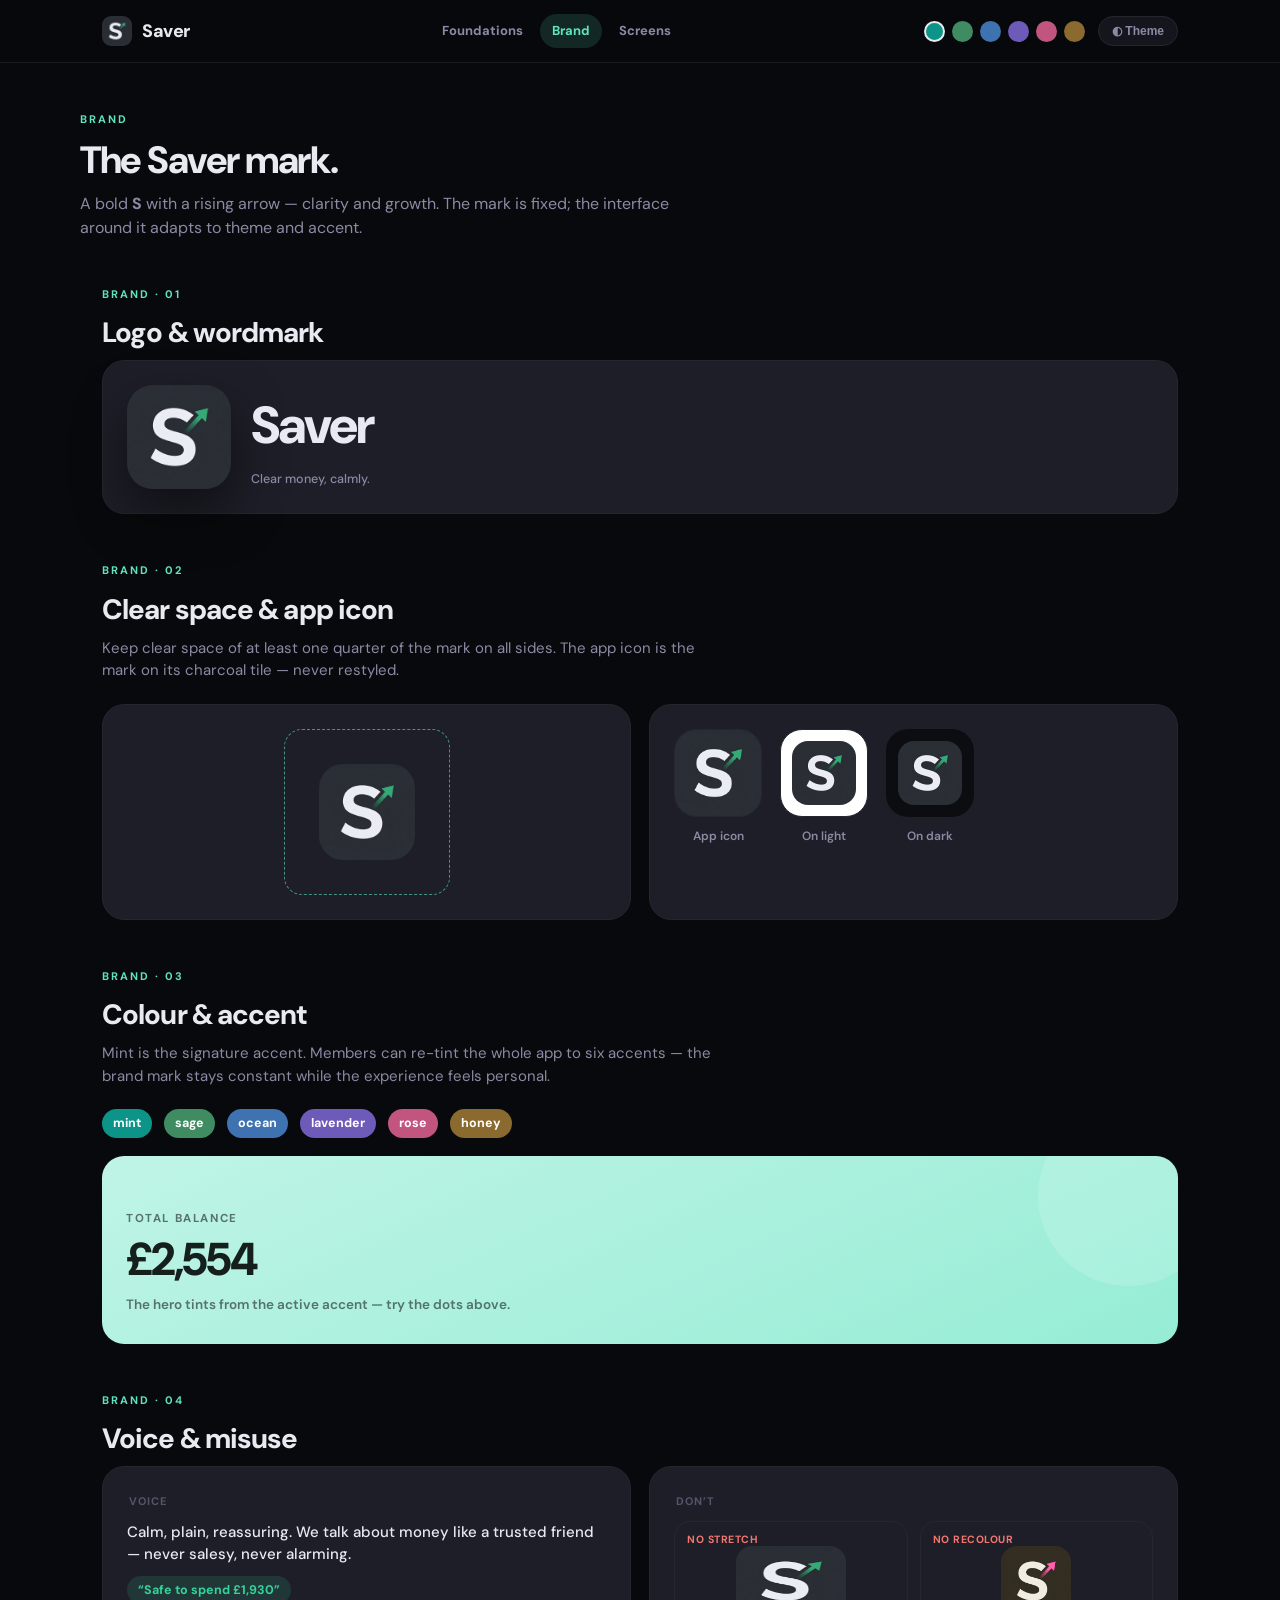
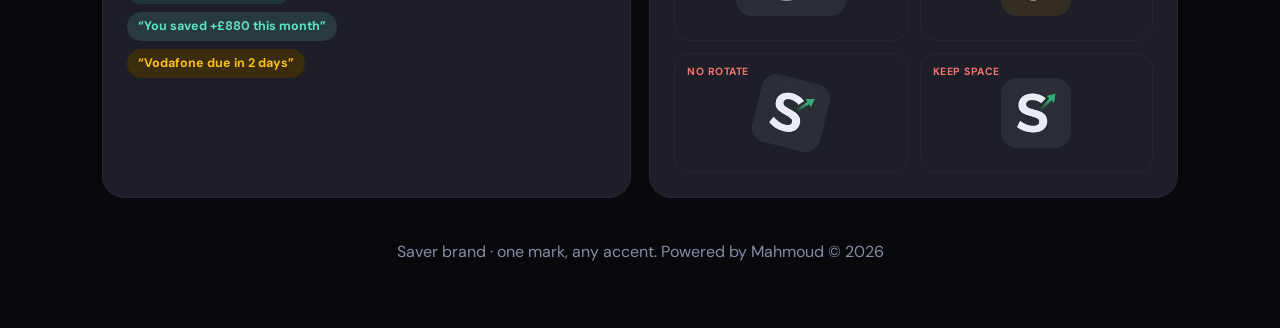
==== commit 30d1f288: "Phase 1: calm accent palette (mint/sage/ocean/lavender/rose/honey) - Replace loud accents with a cal" ====
--- a/brand.html
+++ b/brand.html
@@ -55,12 +55,12 @@
 <section class="section reveal"><div class="sec-h">Brand · 03</div><div class="sec-t">Colour &amp; accent</div>
   <p class="sec-d">Mint is the signature accent. Members can re-tint the whole app to six accents — the brand mark stays constant while the experience feels personal.</p>
   <div style="display:flex;gap:12px;flex-wrap:wrap;margin-bottom:18px">
-    <span class="pill" style="background:#5FE3C0;color:#06251F">mint</span>
-    <span class="pill" style="background:#34D399;color:#04231A">emerald</span>
-    <span class="pill" style="background:#60A5FA;color:#04183A">blue</span>
-    <span class="pill" style="background:#A78BFA;color:#1A1040">violet</span>
-    <span class="pill" style="background:#FB7185;color:#3A0512">coral</span>
-    <span class="pill" style="background:#FBBF24;color:#2A1A00">amber</span>
+    <span class="pill" style="background:#0D9488;color:#fff">mint</span>
+    <span class="pill" style="background:#3F8C63;color:#fff">sage</span>
+    <span class="pill" style="background:#3E72B0;color:#fff">ocean</span>
+    <span class="pill" style="background:#6E5AB8;color:#fff">lavender</span>
+    <span class="pill" style="background:#C25480;color:#fff">rose</span>
+    <span class="pill" style="background:#8A6A2E;color:#fff">honey</span>
   </div>
   <div class="hero" style="margin:0;border-radius:22px"><div class="lbl">Total balance</div><div class="big tnum">£2,554</div><div class="sub">The hero tints from the active accent — try the dots above.</div></div>
 </section>
--- a/ds.css
+++ b/ds.css
@@ -8,6 +8,7 @@
 :root[data-theme="light"]{
   --stage:#E7EAF0; --bg:#F4F4F8; --surface:#FFFFFF; --card:#FFFFFF; --surface2:#F1F2F6;
   --border:#E6E7EE; --track:#EBECF1;
+  --catTile:#F1F2F6; --catTileBorder:#E6E7EE;
   --text:#15161C; --muted:#6B7280; --faint:#AAAEBA;
   --red:#E5544E; --redDim:#FCE9E8;
   --blue:#2563EB; --blueDim:#DCE7FE;
@@ -23,6 +24,7 @@
 :root[data-theme="dark"]{
   --stage:#08090C; --bg:#0C0D11; --surface:#15161D; --card:#1E1E28; --surface2:#1E1E28;
   --border:#26262F; --track:#24242E;
+  --catTile:#20202B; --catTileBorder:#2C2C3A;
   --text:#E9E9F1; --muted:#8A8AA4; --faint:#54546A;
   --red:#F2766E; --redDim:#36201E;
   --blue:#60A5FA; --blueDim:#16243A;
@@ -59,6 +61,9 @@
 .tnum{font-variant-numeric:tabular-nums}
 .wrap{max-width:1120px;margin:0 auto;padding:0 22px}
 a{color:inherit}
+/* Arabic / RTL — locale font token (Latin = DM Sans, Arabic = IBM Plex Sans Arabic) */
+:lang(ar),[dir="rtl"]{font-family:'IBM Plex Sans Arabic','DM Sans',system-ui,sans-serif;line-height:1.7}
+[dir="rtl"]{text-align:right}
 
 /* ---------- 3. TYPOGRAPHY ---------- */
 .display{font-size:46px;font-weight:800;letter-spacing:-2px;line-height:1}
